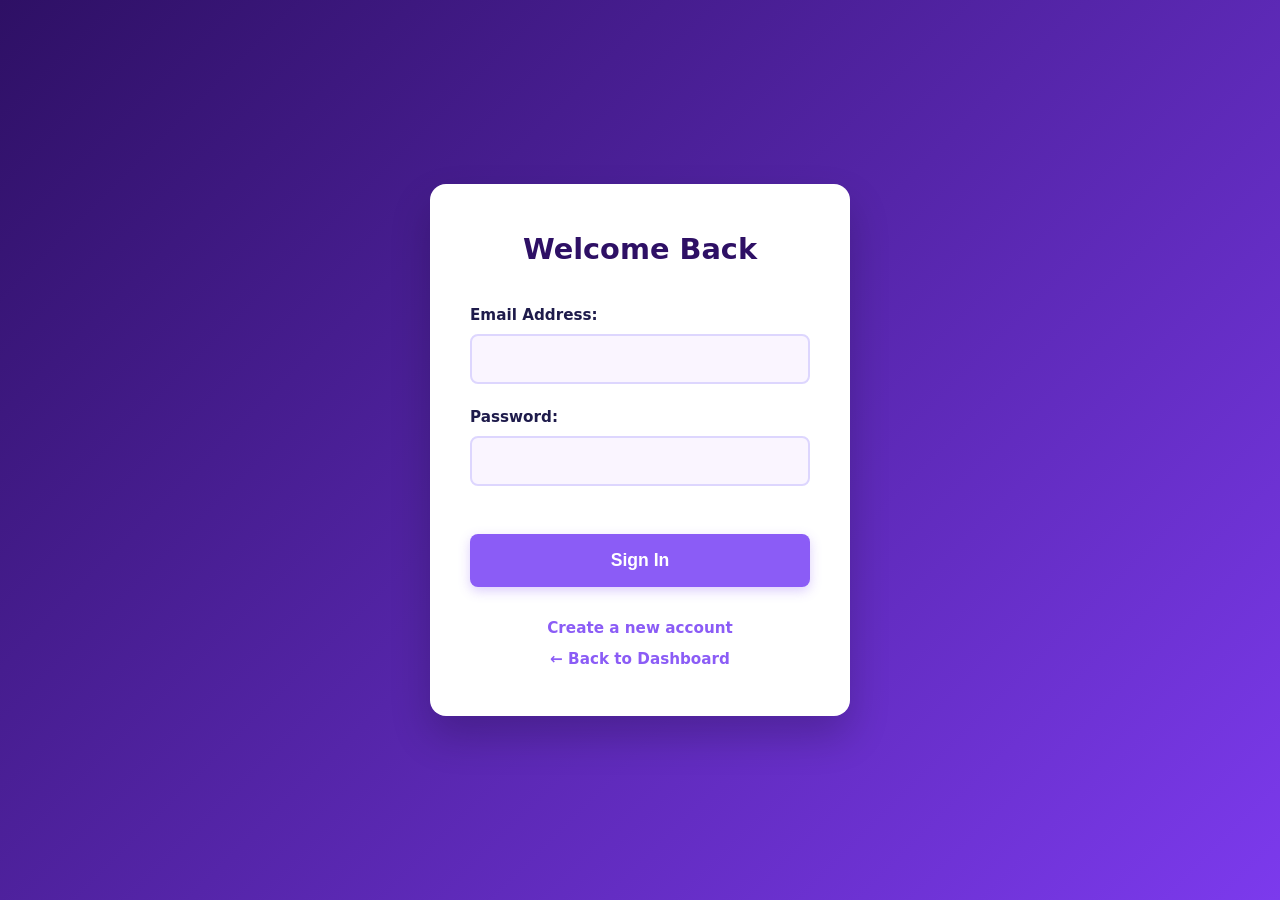
==== login.html @ d157a5c0 "Pertemuan 4" ====
<!DOCTYPE html>
<html lang="en">
<head>
    <meta charset="UTF-8">
    <meta name="viewport" content="width=device-width, initial-scale=1.0">
    <title>Login - Workspace</title>
    <link rel="stylesheet" href="css/style.css">
</head>
<body class="auth-layout">
    <div class="auth-card">
        <h2>Welcome Back</h2>
        <form action="#" method="post">
            <div class="input-block">
                <label for="email">Email Address:</label>
                <input type="email" id="email" name="email" required>
            </div>
            
            <div class="input-block">
                <label for="password">Password:</label>
                <input type="password" id="password" name="password" required>
            </div>
            
            <input type="submit" value="Sign In" style="width: 100%;">
        </form>
        
        <div class="auth-links">
            <a href="register.html">Create a new account</a>
            <a href="index.html">← Back to Dashboard</a>
        </div>
    </div>
</body>
</html>
---- css/style.css ----
:root {
    --brand: #8b5cf6;
    --brand-dark: #7c3aed;
    --bg-main: #f5f3ff;
    --surface: #ffffff;
    --text-primary: #1e1b4b;
    --text-secondary: #4c1d95;
    --border-light: #ddd6fe;
    --sidebar-bg: #2e1065;
    --sidebar-text: #ede9fe;
    --sidebar-hover: #4c1d95;
}

* {
    margin: 0;
    padding: 0;
    box-sizing: border-box;
}

body {
    font-family: system-ui, -apple-system, sans-serif;
    background-color: var(--bg-main);
    color: var(--text-primary);
}

.dashboard-layout {
    display: flex;
    min-height: 100vh;
}

.sidebar {
    width: 260px;
    background-color: var(--sidebar-bg);
    padding: 2.5rem 1.5rem;
    display: flex;
    flex-direction: column;
    gap: 2rem;
    box-shadow: 4px 0 10px rgba(46, 16, 101, 0.1);
    z-index: 10;
}

.sidebar h2 {
    color: var(--surface);
    font-size: 1.4rem;
    margin-bottom: 1rem;
    padding-bottom: 1rem;
    border-bottom: 2px solid var(--sidebar-hover);
    letter-spacing: 0.5px;
}

.sidebar nav ul {
    list-style: none;
    display: flex;
    flex-direction: column;
    gap: 0.5rem;
}

.sidebar nav a {
    text-decoration: none;
    color: var(--sidebar-text);
    padding: 0.85rem 1.2rem;
    border-radius: 8px;
    display: block;
    font-weight: 500;
    transition: all 0.3s ease;
}

.sidebar nav a:hover {
    background-color: var(--sidebar-hover);
    color: var(--surface);
    transform: translateX(5px);
}

.content-wrapper {
    flex: 1;
    display: flex;
    flex-direction: column;
}

.topbar {
    background-color: var(--surface);
    padding: 1.5rem 2.5rem;
    border-bottom: 1px solid var(--border-light);
    box-shadow: 0 2px 10px rgba(139, 92, 246, 0.05);
}

.topbar h1 {
    font-size: 1.6rem;
    color: var(--text-primary);
}

.main-area {
    padding: 2.5rem;
    max-width: 900px;
    width: 100%;
}

.main-area h2 {
    margin-bottom: 1.5rem;
    font-size: 1.6rem;
    color: var(--brand-dark);
}

.form-container {
    background: var(--surface);
    padding: 2.5rem;
    border-radius: 12px;
    border: 1px solid var(--border-light);
    box-shadow: 0 4px 20px rgba(139, 92, 246, 0.08);
}

.input-block {
    margin-bottom: 1.5rem;
}

label {
    display: block;
    margin-bottom: 0.6rem;
    font-size: 0.95rem;
    font-weight: 600;
    color: var(--text-primary);
}

input[type="text"],
input[type="password"],
input[type="email"],
input[type="number"],
input[type="date"],
select,
textarea {
    width: 100%;
    padding: 0.85rem;
    border: 2px solid var(--border-light);
    border-radius: 8px;
    font-family: inherit;
    font-size: 1rem;
    transition: all 0.3s ease;
    background-color: #faf5ff;
}

input:focus, select:focus, textarea:focus {
    outline: none;
    border-color: var(--brand);
    background-color: var(--surface);
    box-shadow: 0 0 0 4px rgba(139, 92, 246, 0.15);
}

input[type="color"] {
    width: 100%;
    height: 45px;
    padding: 0.2rem;
    border: 2px solid var(--border-light);
    border-radius: 8px;
    cursor: pointer;
    background-color: #faf5ff;
}

input[type="range"] {
    width: 100%;
    margin-top: 0.5rem;
    accent-color: var(--brand);
}

.option-group {
    display: flex;
    gap: 2rem;
    align-items: center;
    padding: 0.5rem 0;
}

.option-item {
    display: flex;
    align-items: center;
    gap: 0.5rem;
    cursor: pointer;
    font-weight: 500;
}

input[type="radio"], input[type="checkbox"] {
    width: 1.2rem;
    height: 1.2rem;
    accent-color: var(--brand);
}

input[type="file"] {
    display: block;
    width: 100%;
    padding: 0.5rem 0;
}

input[type="file"]::file-selector-button {
    background-color: var(--bg-main);
    color: var(--brand-dark);
    border: 2px solid var(--border-light);
    padding: 0.6rem 1.2rem;
    border-radius: 6px;
    font-weight: 600;
    cursor: pointer;
    transition: 0.3s;
    margin-right: 1rem;
}

input[type="file"]::file-selector-button:hover {
    background-color: var(--border-light);
}

input[type="submit"] {
    background-color: var(--brand);
    color: var(--surface);
    border: none;
    padding: 1rem 2.5rem;
    font-size: 1.1rem;
    font-weight: 600;
    border-radius: 8px;
    cursor: pointer;
    margin-top: 1.5rem;
    transition: background-color 0.3s ease, transform 0.2s ease;
    box-shadow: 0 4px 12px rgba(139, 92, 246, 0.3);
}

input[type="submit"]:hover {
    background-color: var(--brand-dark);
    transform: translateY(-2px);
}

.auth-layout {
    display: flex;
    align-items: center;
    justify-content: center;
    min-height: 100vh;
    background: linear-gradient(135deg, var(--sidebar-bg) 0%, var(--brand-dark) 100%);
}

.auth-card {
    background: var(--surface);
    width: 100%;
    max-width: 420px;
    padding: 3rem 2.5rem;
    border-radius: 16px;
    box-shadow: 0 20px 40px rgba(0, 0, 0, 0.2);
}

.auth-card h2 {
    text-align: center;
    margin-bottom: 2.5rem;
    color: var(--sidebar-bg);
    font-size: 1.8rem;
}

.auth-links {
    margin-top: 2rem;
    text-align: center;
    font-size: 0.95rem;
    display: flex;
    flex-direction: column;
    gap: 0.8rem;
}

.auth-links a {
    color: var(--brand);
    text-decoration: none;
    font-weight: 600;
    transition: color 0.3s ease;
}

.auth-links a:hover {
    color: var(--brand-dark);
    text-decoration: underline;
}
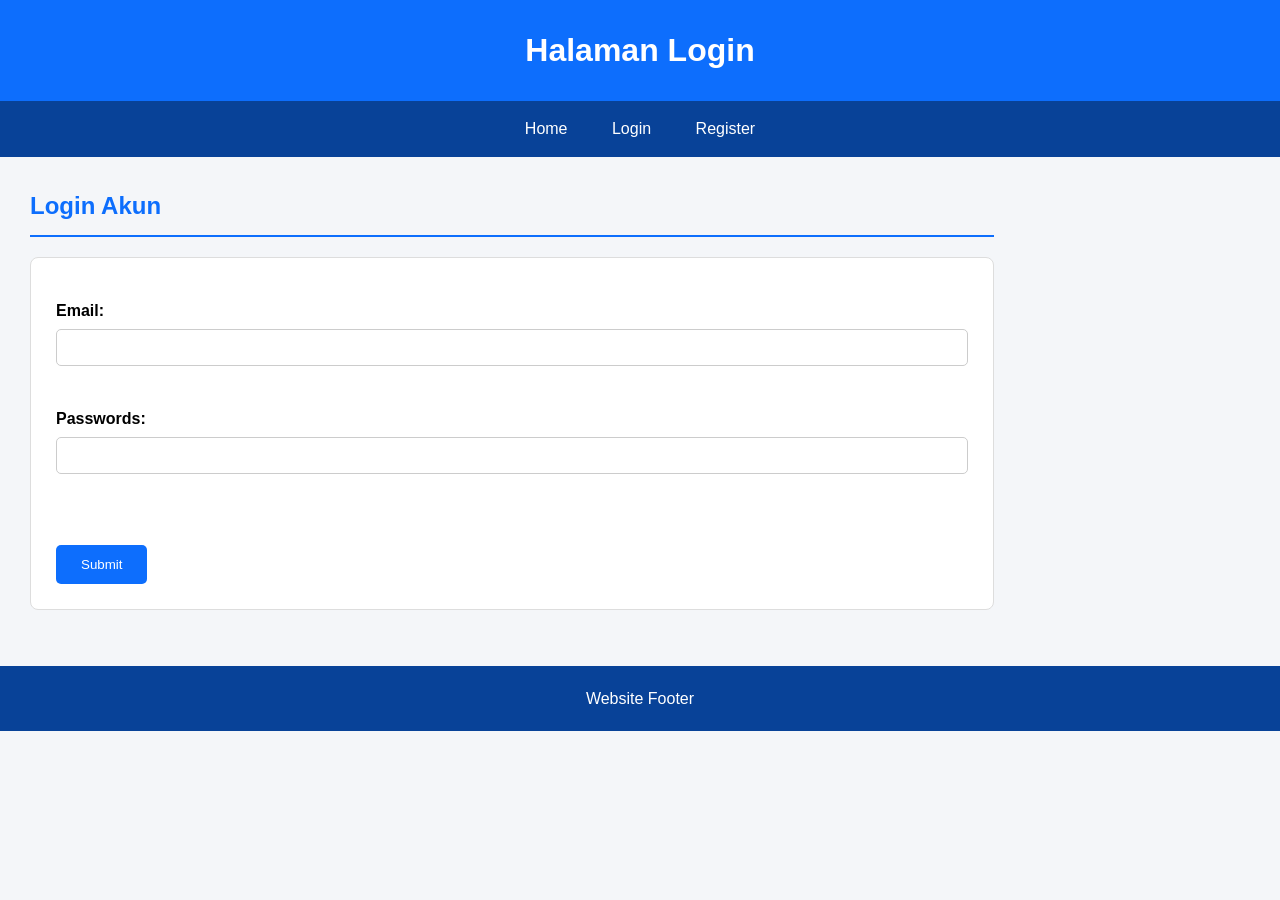
==== commit d4ca5d4d: "tampilan, login, register" ====
--- a/login.html
+++ b/login.html
@@ -3,30 +3,45 @@
 <head>
     <meta charset="UTF-8">
     <meta name="viewport" content="width=device-width, initial-scale=1.0">
-    <title>Login - Workspace</title>
+    <title>Login</title>
     <link rel="stylesheet" href="css/style.css">
 </head>
-<body class="auth-layout">
-    <div class="auth-card">
-        <h2>Welcome Back</h2>
+<body>
+
+    <header>
+        <h1>Halaman Login</h1>
+    </header>
+
+    <nav>
+        <ul>
+            <li><a href="index.html">Home</a></li>
+            <li><a href="login.html">Login</a></li>
+            <li><a href="register.html">Register</a></li>
+        </ul>
+    </nav>
+
+
+    <main>
+        <h2>Login Akun</h2>
+
         <form action="#" method="post">
-            <div class="input-block">
-                <label for="email">Email Address:</label>
-                <input type="email" id="email" name="email" required>
-            </div>
-            
-            <div class="input-block">
-                <label for="password">Password:</label>
-                <input type="password" id="password" name="password" required>
-            </div>
-            
-            <input type="submit" value="Sign In" style="width: 100%;">
+            <label for="text">Email:</label>
+            <input type="text" id="text" name="text"><br><br>
+
+            <label for="text">Passwords:</label>
+            <input type="text" id="text" name="text"><br><br>
+
+            <br>
+            <input type="submit" value="Submit">
+
         </form>
-        
-        <div class="auth-links">
-            <a href="register.html">Create a new account</a>
-            <a href="index.html">← Back to Dashboard</a>
-        </div>
-    </div>
+
+        <br>
+    </main>
+
+    <footer>
+        <p>Website Footer</p>
+    </footer>
+
 </body>
 </html>
--- a/css/style.css
+++ b/css/style.css
@@ -1,16 +1,3 @@
-:root {
-    --brand: #8b5cf6;
-    --brand-dark: #7c3aed;
-    --bg-main: #f5f3ff;
-    --surface: #ffffff;
-    --text-primary: #1e1b4b;
-    --text-secondary: #4c1d95;
-    --border-light: #ddd6fe;
-    --sidebar-bg: #2e1065;
-    --sidebar-text: #ede9fe;
-    --sidebar-hover: #4c1d95;
-}
-
 * {
     margin: 0;
     padding: 0;
@@ -18,252 +5,149 @@
 }
 
 body {
-    font-family: system-ui, -apple-system, sans-serif;
-    background-color: var(--bg-main);
-    color: var(--text-primary);
+    font-family: Arial, sans-serif;
+    background-color: #f4f6f9;
+    line-height: 1.6;
 }
 
-.dashboard-layout {
-    display: flex;
-    min-height: 100vh;
+/* HEADER */
+header {
+    background-color: #0d6efd;
+    color: white;
+    text-align: center;
+    padding: 25px;
 }
 
-.sidebar {
-    width: 260px;
-    background-color: var(--sidebar-bg);
-    padding: 2.5rem 1.5rem;
-    display: flex;
-    flex-direction: column;
-    gap: 2rem;
-    box-shadow: 4px 0 10px rgba(46, 16, 101, 0.1);
-    z-index: 10;
+header h1 {
+    font-size: 32px;
 }
 
-.sidebar h2 {
-    color: var(--surface);
-    font-size: 1.4rem;
-    margin-bottom: 1rem;
-    padding-bottom: 1rem;
-    border-bottom: 2px solid var(--sidebar-hover);
-    letter-spacing: 0.5px;
+/* NAVIGATION */
+nav {
+    background-color: #084298;
 }
 
-.sidebar nav ul {
+nav ul {
     list-style: none;
-    display: flex;
-    flex-direction: column;
-    gap: 0.5rem;
+    text-align: center;
 }
 
-.sidebar nav a {
-    text-decoration: none;
-    color: var(--sidebar-text);
-    padding: 0.85rem 1.2rem;
-    border-radius: 8px;
-    display: block;
-    font-weight: 500;
-    transition: all 0.3s ease;
+nav ul li {
+    display: inline-block;
 }
 
-.sidebar nav a:hover {
-    background-color: var(--sidebar-hover);
-    color: var(--surface);
-    transform: translateX(5px);
+nav ul li a {
+    display: block;
+    color: white;
+    text-decoration: none;
+    padding: 15px 20px;
 }
 
-.content-wrapper {
-    flex: 1;
-    display: flex;
-    flex-direction: column;
+nav ul li a:hover {
+    background-color: #0d6efd;
 }
 
-.topbar {
-    background-color: var(--surface);
-    padding: 1.5rem 2.5rem;
-    border-bottom: 1px solid var(--border-light);
-    box-shadow: 0 2px 10px rgba(139, 92, 246, 0.05);
+/* SIDEBAR */
+aside {
+    float: left;
+    width: 20%;
+    background-color: white;
+    padding: 20px;
+    min-height: 700px;
+    border-right: 1px solid #ddd;
 }
 
-.topbar h1 {
-    font-size: 1.6rem;
-    color: var(--text-primary);
+aside h2 {
+    margin-bottom: 15px;
+    color: #0d6efd;
 }
 
-.main-area {
-    padding: 2.5rem;
-    max-width: 900px;
-    width: 100%;
+aside ul {
+    list-style: none;
 }
 
-.main-area h2 {
-    margin-bottom: 1.5rem;
-    font-size: 1.6rem;
-    color: var(--brand-dark);
+aside ul li {
+    margin-bottom: 10px;
 }
 
-.form-container {
-    background: var(--surface);
-    padding: 2.5rem;
-    border-radius: 12px;
-    border: 1px solid var(--border-light);
-    box-shadow: 0 4px 20px rgba(139, 92, 246, 0.08);
+aside ul li a {
+    display: block;
+    text-decoration: none;
+    background-color: #e9ecef;
+    color: #333;
+    padding: 10px;
+    border-radius: 5px;
 }
 
-.input-block {
-    margin-bottom: 1.5rem;
+aside ul li a:hover {
+    background-color: #dbeafe;
 }
 
-label {
-    display: block;
-    margin-bottom: 0.6rem;
-    font-size: 0.95rem;
-    font-weight: 600;
-    color: var(--text-primary);
+/* CONTENT */
+main {
+    float: left;
+    width: 80%;
+    padding: 30px;
 }
 
-input[type="text"],
-input[type="password"],
-input[type="email"],
-input[type="number"],
-input[type="date"],
-select,
-textarea {
-    width: 100%;
-    padding: 0.85rem;
-    border: 2px solid var(--border-light);
-    border-radius: 8px;
-    font-family: inherit;
-    font-size: 1rem;
-    transition: all 0.3s ease;
-    background-color: #faf5ff;
+main h2 {
+    color: #0d6efd;
+    margin-bottom: 20px;
+    border-bottom: 2px solid #0d6efd;
+    padding-bottom: 10px;
 }
 
-input:focus, select:focus, textarea:focus {
-    outline: none;
-    border-color: var(--brand);
-    background-color: var(--surface);
-    box-shadow: 0 0 0 4px rgba(139, 92, 246, 0.15);
+/* FORM */
+form {
+    background-color: white;
+    padding: 25px;
+    border-radius: 8px;
+    border: 1px solid #ddd;
 }
 
-input[type="color"] {
-    width: 100%;
-    height: 45px;
-    padding: 0.2rem;
-    border: 2px solid var(--border-light);
-    border-radius: 8px;
-    cursor: pointer;
-    background-color: #faf5ff;
+form label {
+    display: block;
+    margin-top: 15px;
+    font-weight: bold;
 }
 
-input[type="range"] {
+form input,
+form select,
+form textarea {
     width: 100%;
-    margin-top: 0.5rem;
-    accent-color: var(--brand);
+    padding: 10px;
+    margin-top: 5px;
+    border: 1px solid #ccc;
+    border-radius: 5px;
 }
 
-.option-group {
-    display: flex;
-    gap: 2rem;
-    align-items: center;
-    padding: 0.5rem 0;
+form input:focus,
+form select:focus,
+form textarea:focus {
+    outline: none;
+    border-color: #0d6efd;
 }
 
-.option-item {
-    display: flex;
-    align-items: center;
-    gap: 0.5rem;
+form input[type="submit"] {
+    width: auto;
+    margin-top: 20px;
+    background-color: #0d6efd;
+    color: white;
+    border: none;
+    padding: 12px 25px;
     cursor: pointer;
-    font-weight: 500;
+    border-radius: 5px;
 }
 
-input[type="radio"], input[type="checkbox"] {
-    width: 1.2rem;
-    height: 1.2rem;
-    accent-color: var(--brand);
+form input[type="submit"]:hover {
+    background-color: #084298;
 }
 
-input[type="file"] {
-    display: block;
-    width: 100%;
-    padding: 0.5rem 0;
-}
-
-input[type="file"]::file-selector-button {
-    background-color: var(--bg-main);
-    color: var(--brand-dark);
-    border: 2px solid var(--border-light);
-    padding: 0.6rem 1.2rem;
-    border-radius: 6px;
-    font-weight: 600;
-    cursor: pointer;
-    transition: 0.3s;
-    margin-right: 1rem;
-}
-
-input[type="file"]::file-selector-button:hover {
-    background-color: var(--border-light);
-}
-
-input[type="submit"] {
-    background-color: var(--brand);
-    color: var(--surface);
-    border: none;
-    padding: 1rem 2.5rem;
-    font-size: 1.1rem;
-    font-weight: 600;
-    border-radius: 8px;
-    cursor: pointer;
-    margin-top: 1.5rem;
-    transition: background-color 0.3s ease, transform 0.2s ease;
-    box-shadow: 0 4px 12px rgba(139, 92, 246, 0.3);
-}
-
-input[type="submit"]:hover {
-    background-color: var(--brand-dark);
-    transform: translateY(-2px);
-}
-
-.auth-layout {
-    display: flex;
-    align-items: center;
-    justify-content: center;
-    min-height: 100vh;
-    background: linear-gradient(135deg, var(--sidebar-bg) 0%, var(--brand-dark) 100%);
-}
-
-.auth-card {
-    background: var(--surface);
-    width: 100%;
-    max-width: 420px;
-    padding: 3rem 2.5rem;
-    border-radius: 16px;
-    box-shadow: 0 20px 40px rgba(0, 0, 0, 0.2);
-}
-
-.auth-card h2 {
+/* FOOTER */
+footer {
+    clear: both;
+    background-color: #084298;
+    color: white;
     text-align: center;
-    margin-bottom: 2.5rem;
-    color: var(--sidebar-bg);
-    font-size: 1.8rem;
-}
-
-.auth-links {
-    margin-top: 2rem;
-    text-align: center;
-    font-size: 0.95rem;
-    display: flex;
-    flex-direction: column;
-    gap: 0.8rem;
-}
-
-.auth-links a {
-    color: var(--brand);
-    text-decoration: none;
-    font-weight: 600;
-    transition: color 0.3s ease;
-}
-
-.auth-links a:hover {
-    color: var(--brand-dark);
-    text-decoration: underline;
+    padding: 20px;
 }
